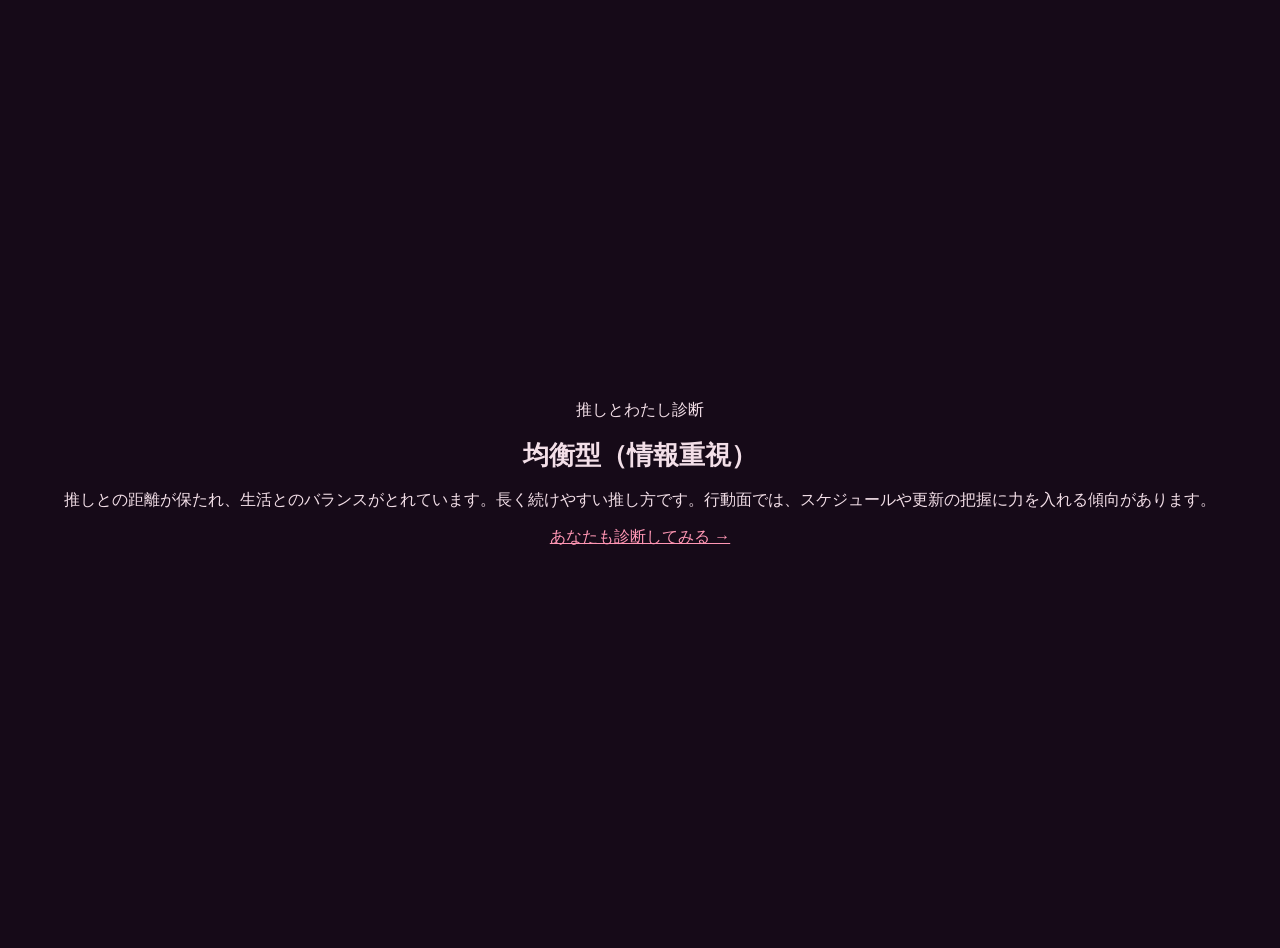
==== result/balanced-info/index.html @ d6cbc281 "初期出力Upload" ====
<!doctype html>
<html lang="ja">
<head>
<meta charset="utf-8">
<meta name="viewport" content="width=device-width,initial-scale=1">
<title>均衡型（情報重視） | 推しとわたし診断</title>
<meta name="description" content="推しとの距離が保たれ、生活とのバランスがとれています。長く続けやすい推し方です。行動面では、スケジュールや更新の把握に力を入れる傾向があります。">
<meta property="og:type" content="website">
<meta property="og:title" content="推しとわたし診断の結果は「均衡型（情報重視）」でした">
<meta property="og:description" content="推しとの距離が保たれ、生活とのバランスがとれています。長く続けやすい推し方です。行動面では、スケジュールや更新の把握に力を入れる傾向があります。">
<meta property="og:url" content="https://atuapfp.github.io/oshi-and-me/result/balanced-info/">
<meta property="og:image" content="https://atuapfp.github.io/oshi-and-me/ogp/balanced-info.png">
<meta name="twitter:card" content="summary_large_image">
<meta name="twitter:image" content="https://atuapfp.github.io/oshi-and-me/ogp/balanced-info.png">
<script>setTimeout(function(){location.replace("../../")},1500)</script>
<style>body{margin:0;background:#160a18;color:#f3dfe8;font-family:sans-serif;display:grid;place-items:center;min-height:100vh;text-align:center;padding:24px}a{color:#ff96b4}h1{font-size:1.6rem}</style>
</head>
<body>
<main>
<p>推しとわたし診断</p>
<h1>均衡型（情報重視）</h1>
<p>推しとの距離が保たれ、生活とのバランスがとれています。長く続けやすい推し方です。行動面では、スケジュールや更新の把握に力を入れる傾向があります。</p>
<p><a href="../../">あなたも診断してみる →</a></p>
</main>
</body>
</html>
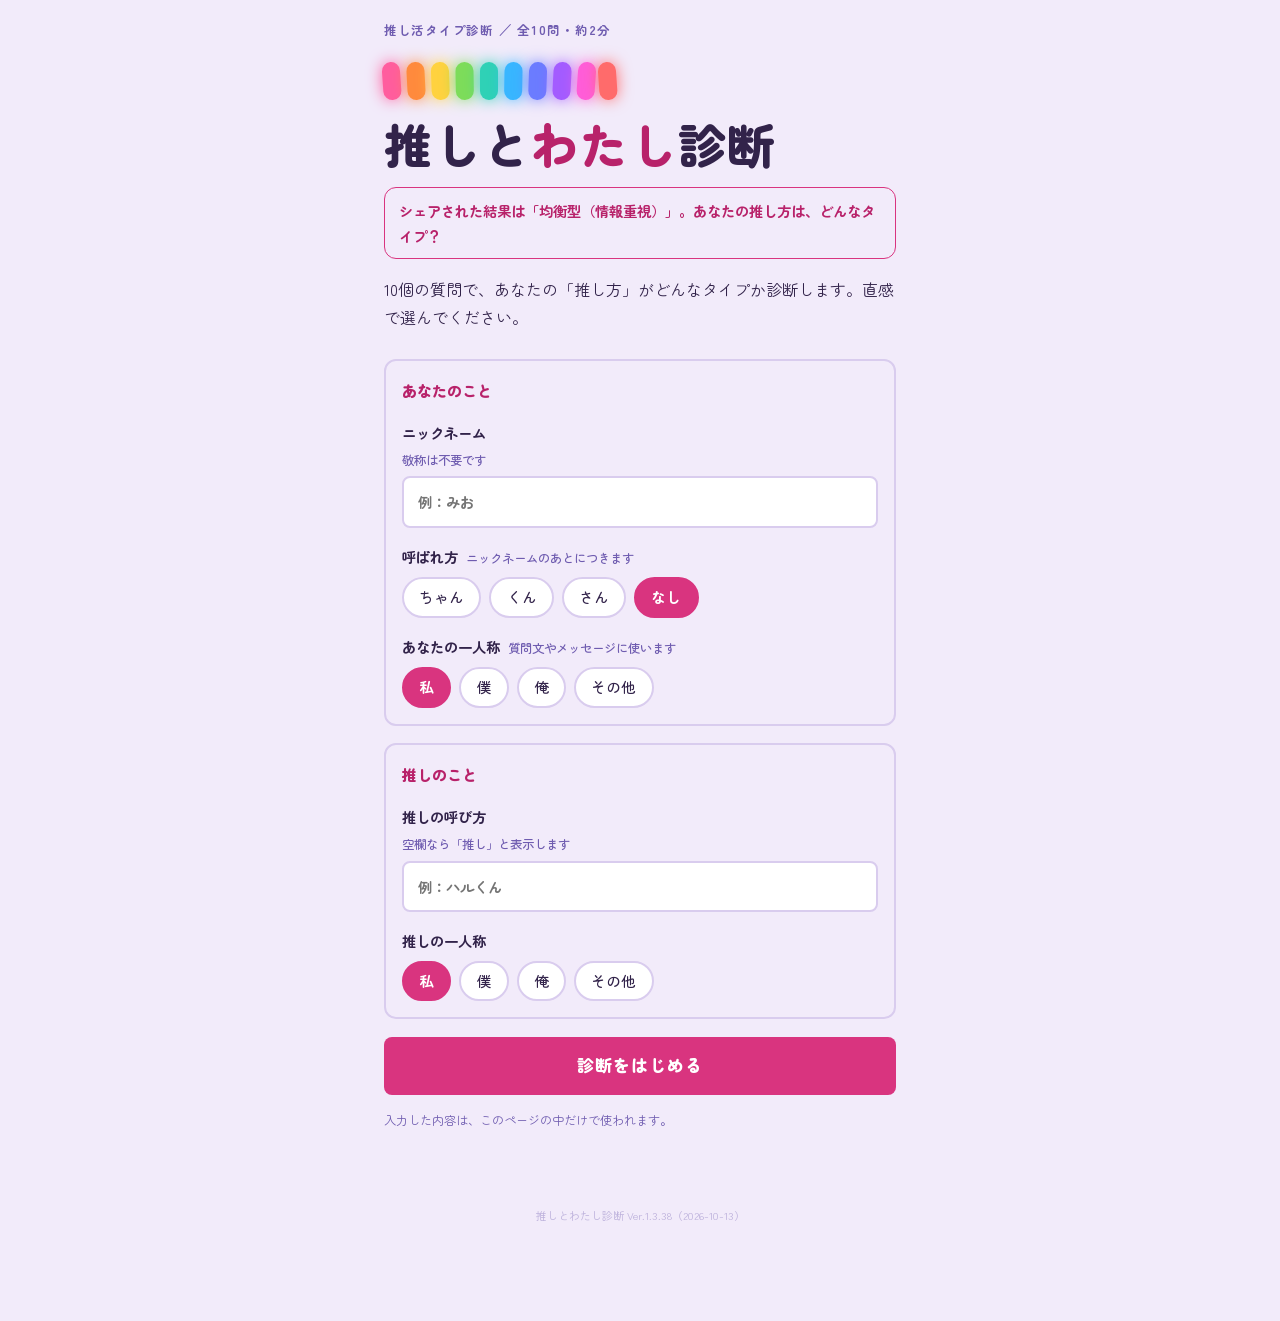
==== commit 6b4f5b27: "結果リダイレクト化" ====
--- a/result/balanced-info/index.html
+++ b/result/balanced-info/index.html
@@ -12,7 +12,7 @@
 <meta property="og:image" content="https://atuapfp.github.io/oshi-and-me/ogp/balanced-info.png">
 <meta name="twitter:card" content="summary_large_image">
 <meta name="twitter:image" content="https://atuapfp.github.io/oshi-and-me/ogp/balanced-info.png">
-<script>setTimeout(function(){location.replace("../../")},1500)</script>
+<script>location.replace("../../?from=balanced-info")</script>
 <style>body{margin:0;background:#160a18;color:#f3dfe8;font-family:sans-serif;display:grid;place-items:center;min-height:100vh;text-align:center;padding:24px}a{color:#ff96b4}h1{font-size:1.6rem}</style>
 </head>
 <body>
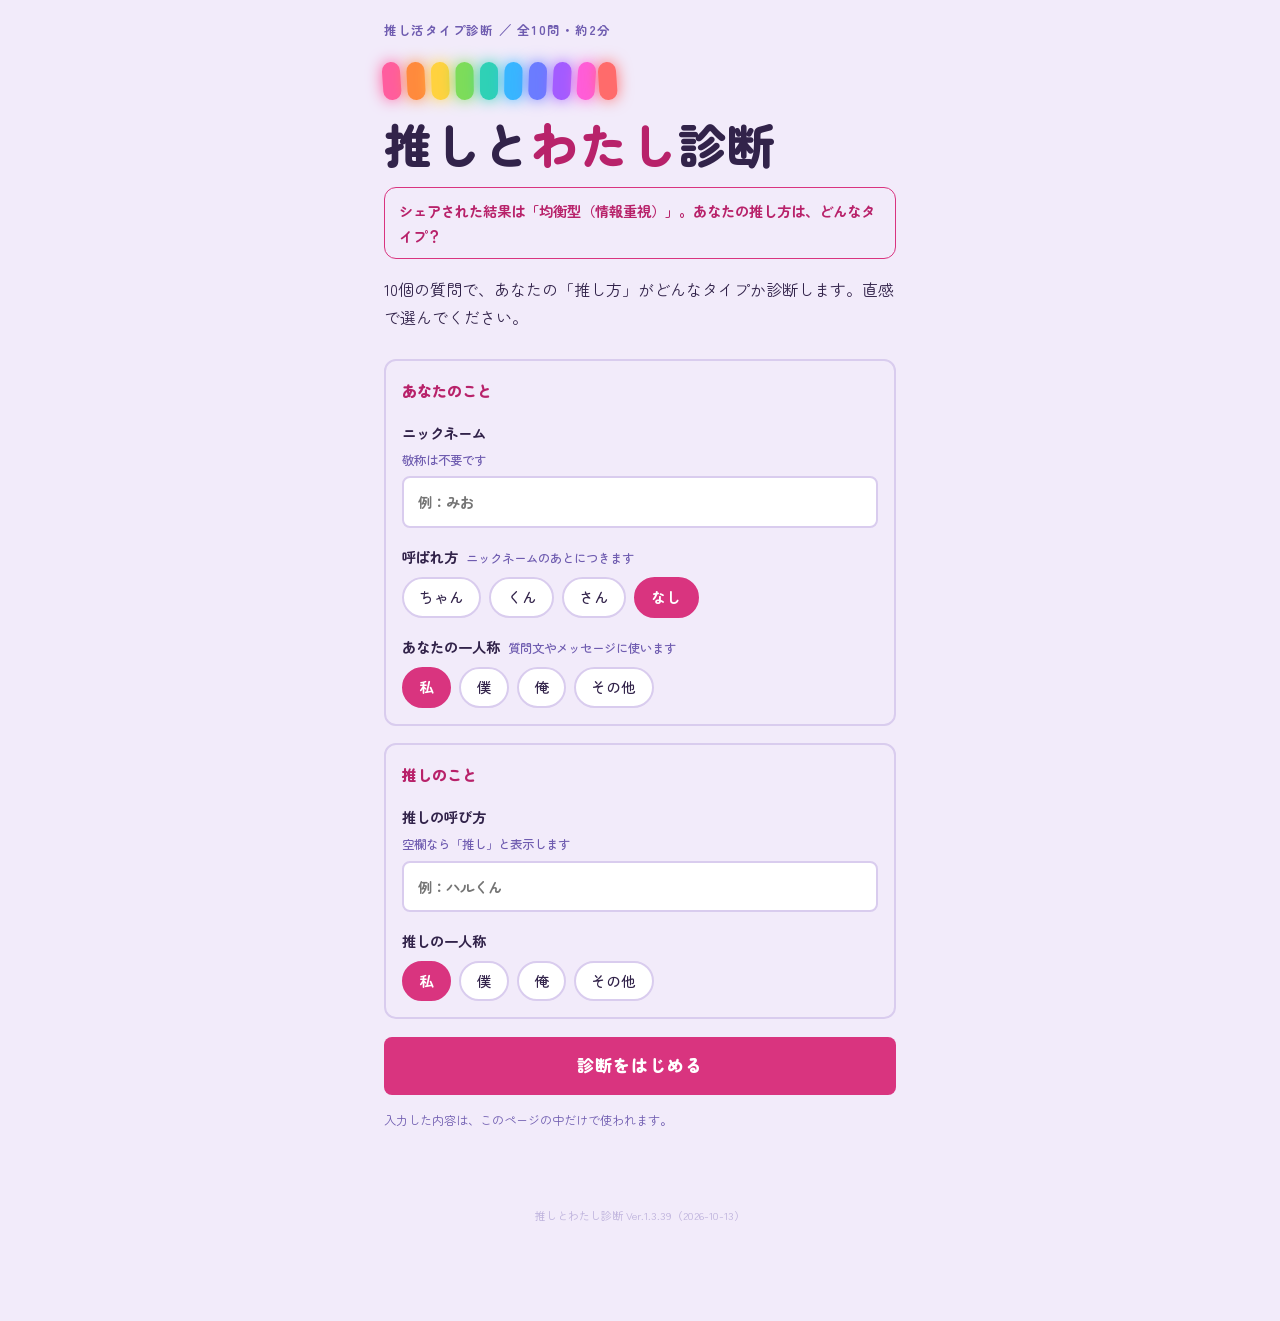
==== commit 6396bde8: "結果の引数渡しによる再現実装" ====
--- a/result/balanced-info/index.html
+++ b/result/balanced-info/index.html
@@ -12,7 +12,7 @@
 <meta property="og:image" content="https://atuapfp.github.io/oshi-and-me/ogp/balanced-info.png">
 <meta name="twitter:card" content="summary_large_image">
 <meta name="twitter:image" content="https://atuapfp.github.io/oshi-and-me/ogp/balanced-info.png">
-<script>location.replace("../../?from=balanced-info")</script>
+<script>var q=location.search;location.replace("../../"+(q?q+"&":"?")+"from=balanced-info")</script>
 <style>body{margin:0;background:#160a18;color:#f3dfe8;font-family:sans-serif;display:grid;place-items:center;min-height:100vh;text-align:center;padding:24px}a{color:#ff96b4}h1{font-size:1.6rem}</style>
 </head>
 <body>
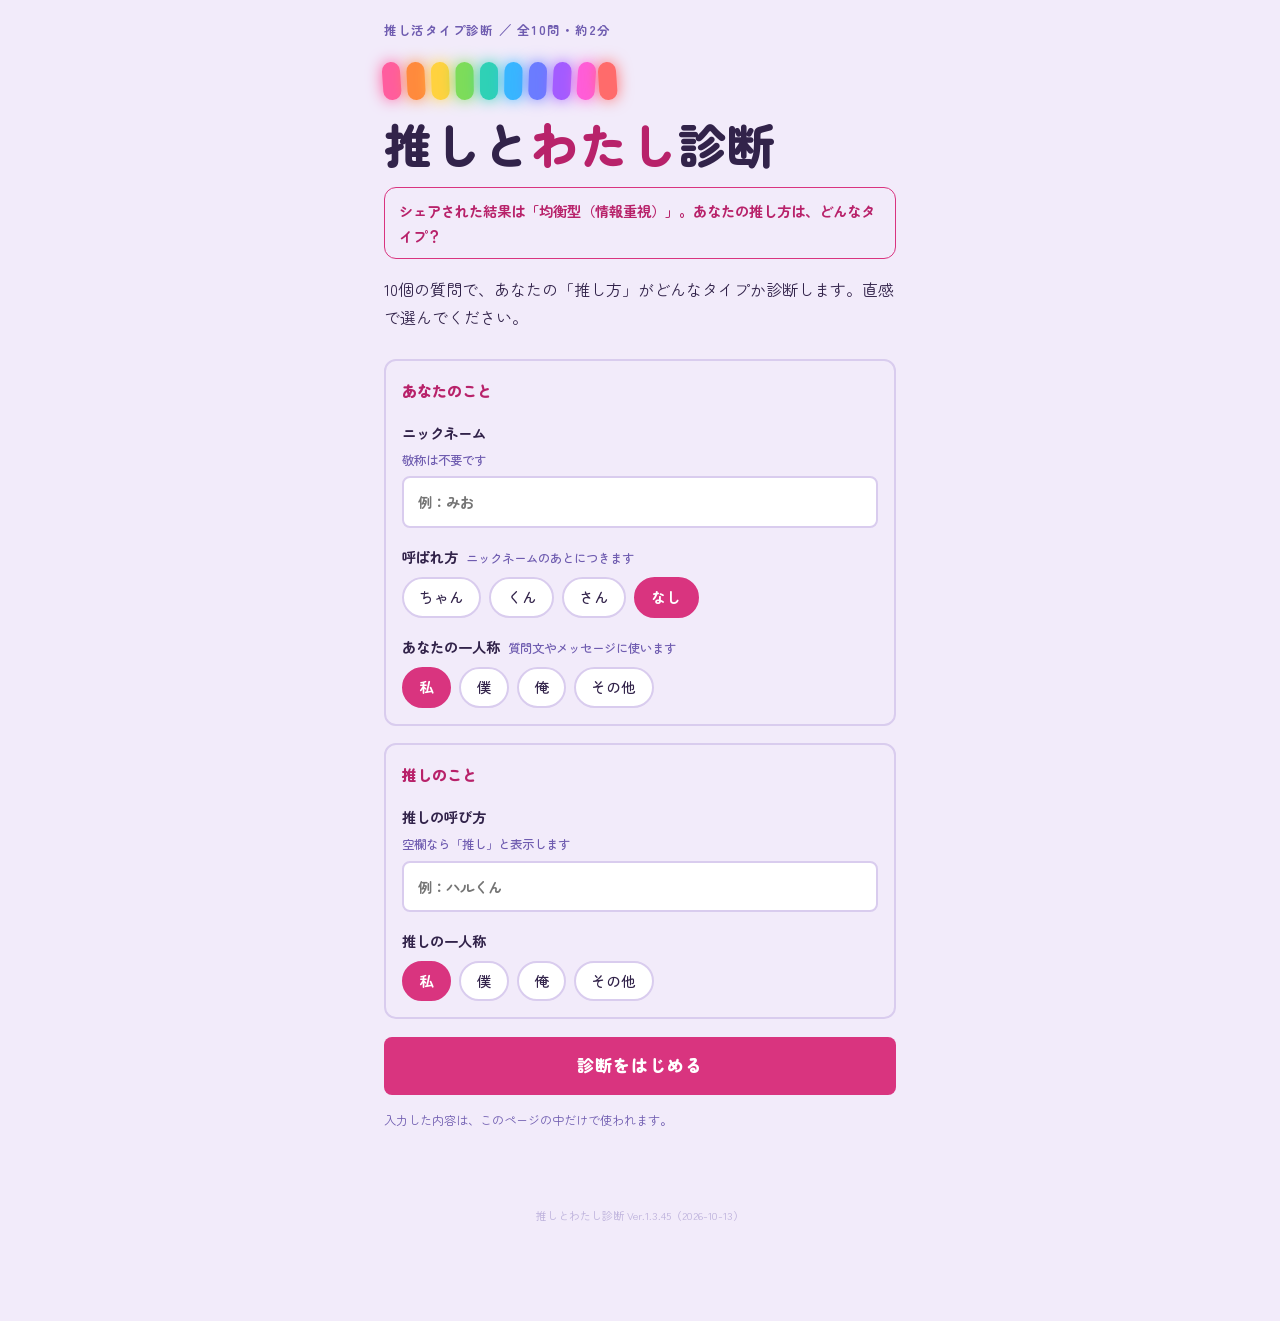
==== commit 6e426b20: "SNSカード更新" ====
--- a/result/balanced-info/index.html
+++ b/result/balanced-info/index.html
@@ -13,7 +13,7 @@
 <meta name="twitter:card" content="summary_large_image">
 <meta name="twitter:image" content="https://atuapfp.github.io/oshi-and-me/ogp/balanced-info.png">
 <script>var q=location.search;location.replace("../../"+(q?q+"&":"?")+"from=balanced-info")</script>
-<style>body{margin:0;background:#160a18;color:#f3dfe8;font-family:sans-serif;display:grid;place-items:center;min-height:100vh;text-align:center;padding:24px}a{color:#ff96b4}h1{font-size:1.6rem}</style>
+<style>body{margin:0;background:#EDF1F3;color:#1D2A32;font-family:sans-serif;display:grid;place-items:center;min-height:100vh;text-align:center;padding:24px}a{color:#2A7F74}h1{font-size:1.6rem}</style>
 </head>
 <body>
 <main>
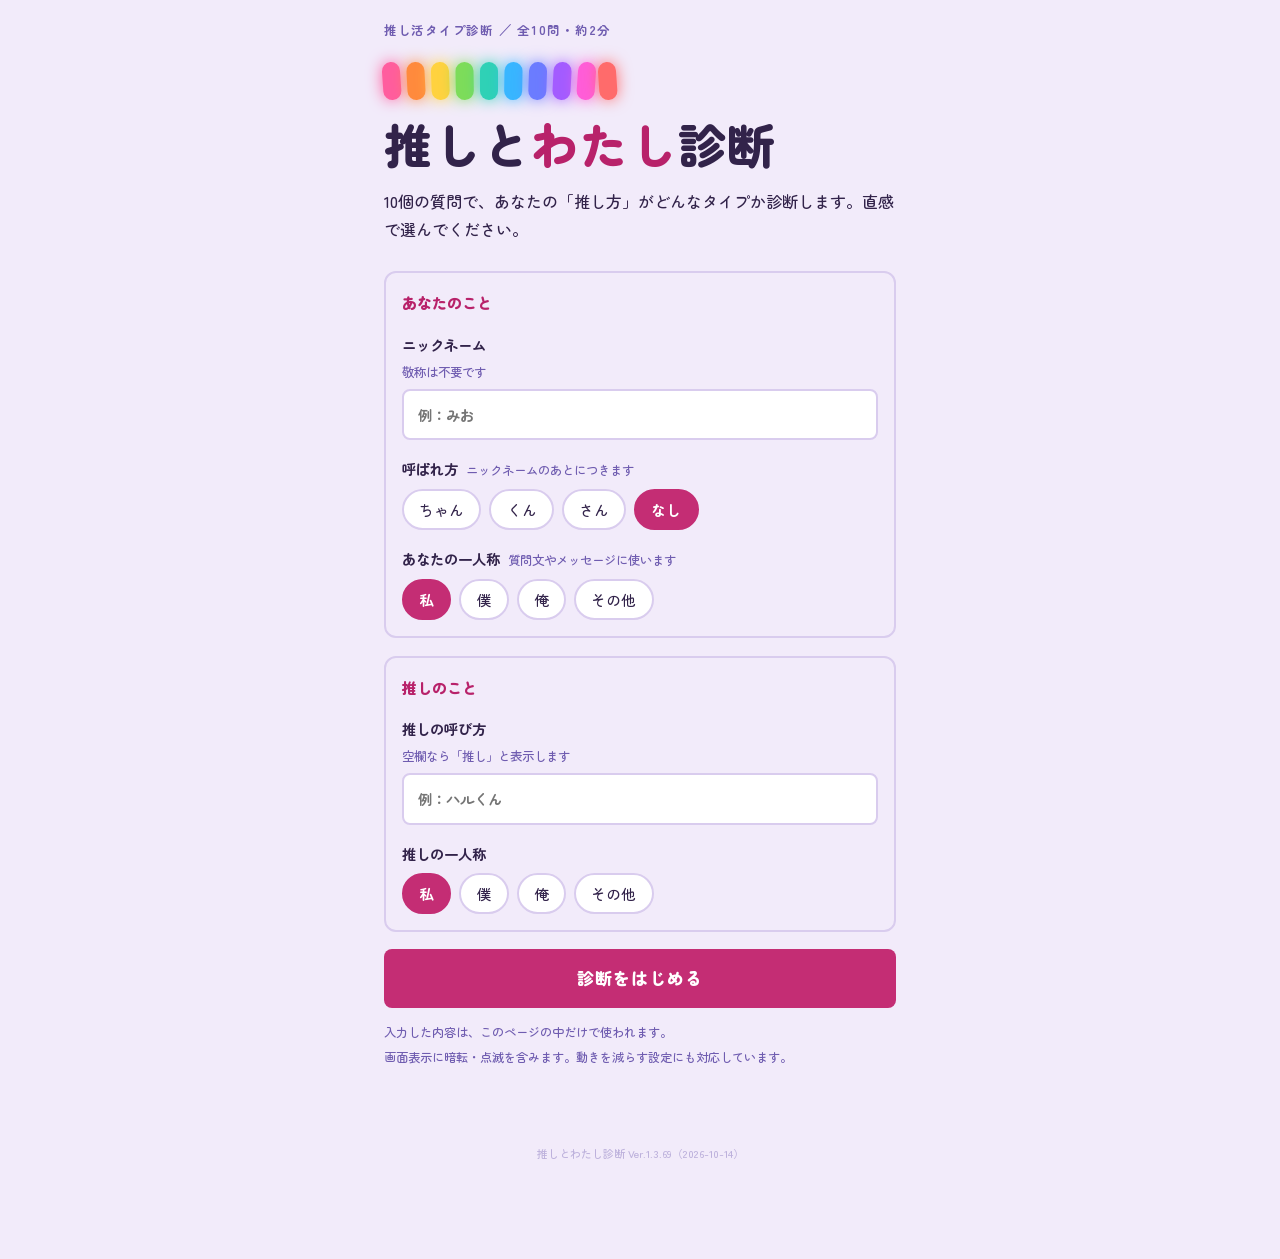
==== commit f63cf2de: "Grok、Cursorレビュー後更新" ====
--- a/result/balanced-info/index.html
+++ b/result/balanced-info/index.html
@@ -12,7 +12,7 @@
 <meta property="og:image" content="https://atuapfp.github.io/oshi-and-me/ogp/balanced-info.png">
 <meta name="twitter:card" content="summary_large_image">
 <meta name="twitter:image" content="https://atuapfp.github.io/oshi-and-me/ogp/balanced-info.png">
-<script>var q=location.search;location.replace("../../"+(q?q+"&":"?")+"from=balanced-info")</script>
+<script>var u=new URLSearchParams(location.search);u.set("from","balanced-info");location.replace("../../?"+u.toString())</script>
 <style>body{margin:0;background:#EDF1F3;color:#1D2A32;font-family:sans-serif;display:grid;place-items:center;min-height:100vh;text-align:center;padding:24px}a{color:#2A7F74}h1{font-size:1.6rem}</style>
 </head>
 <body>
